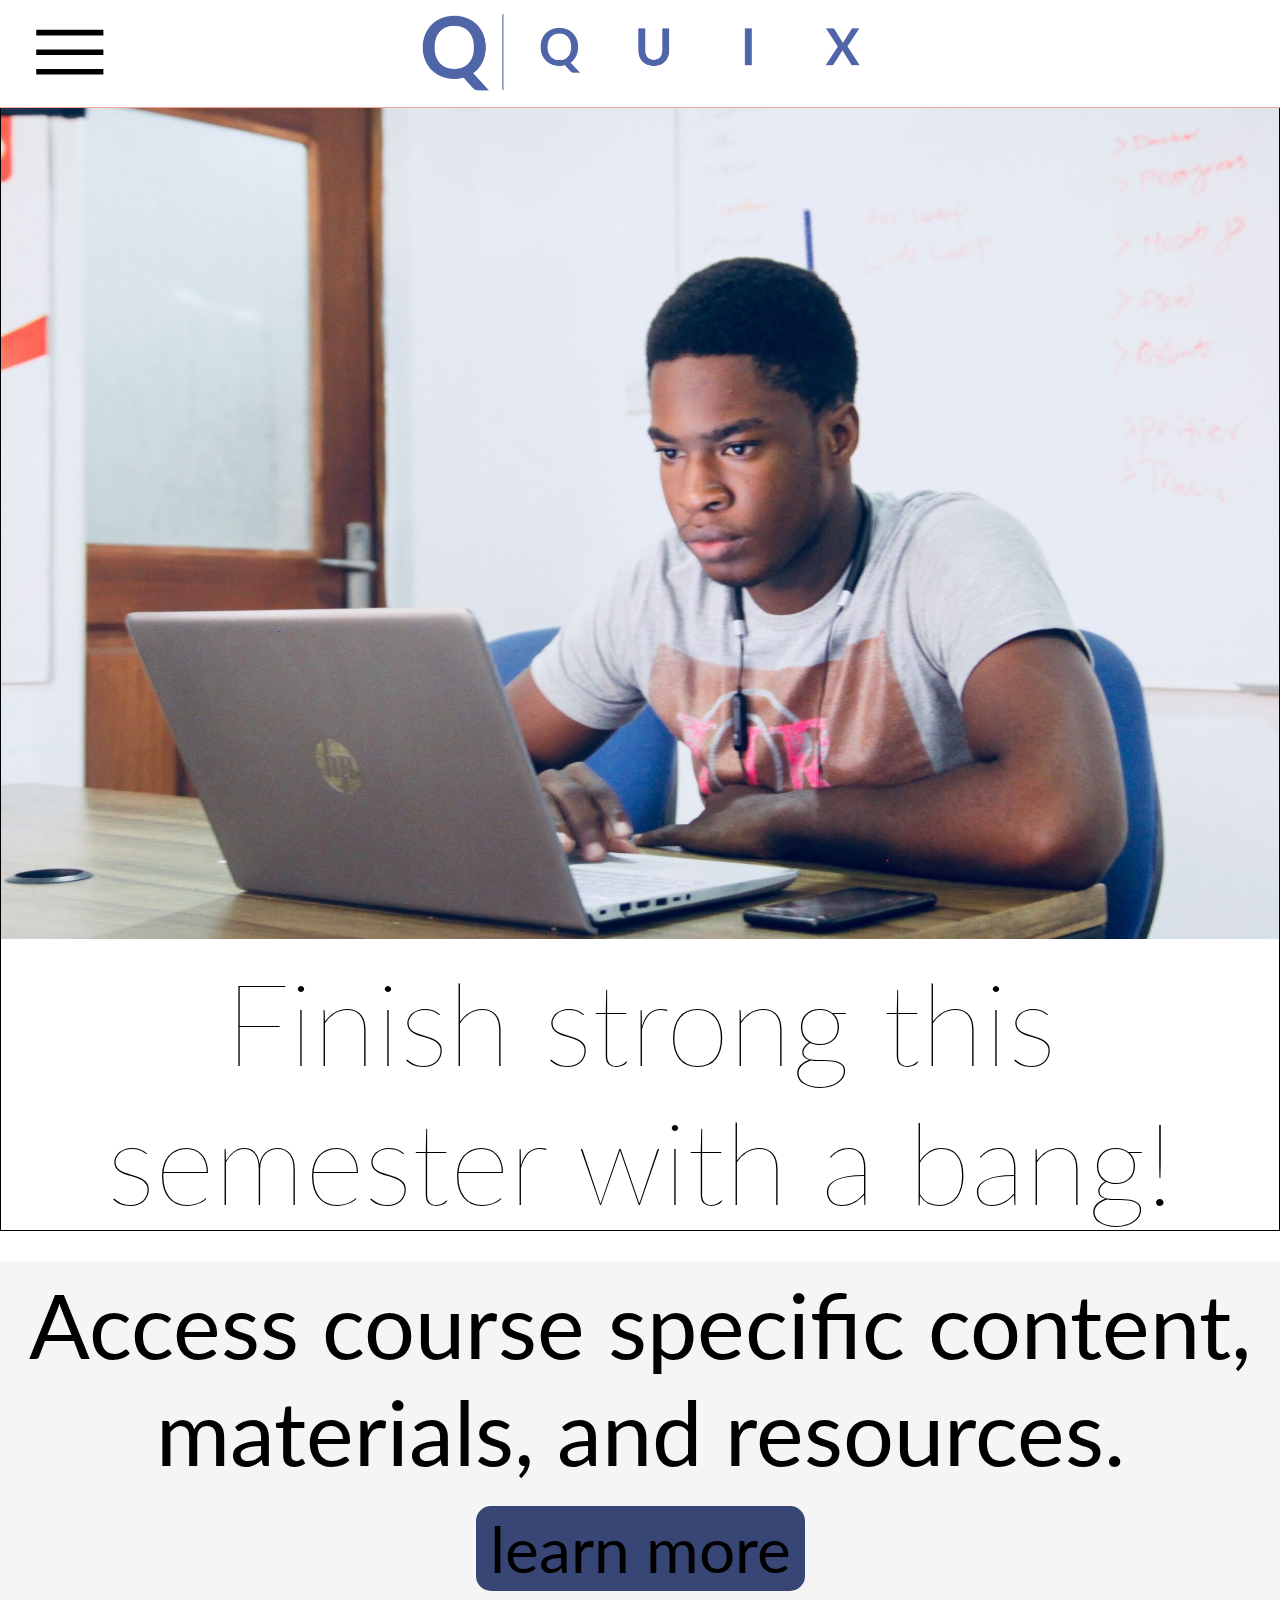
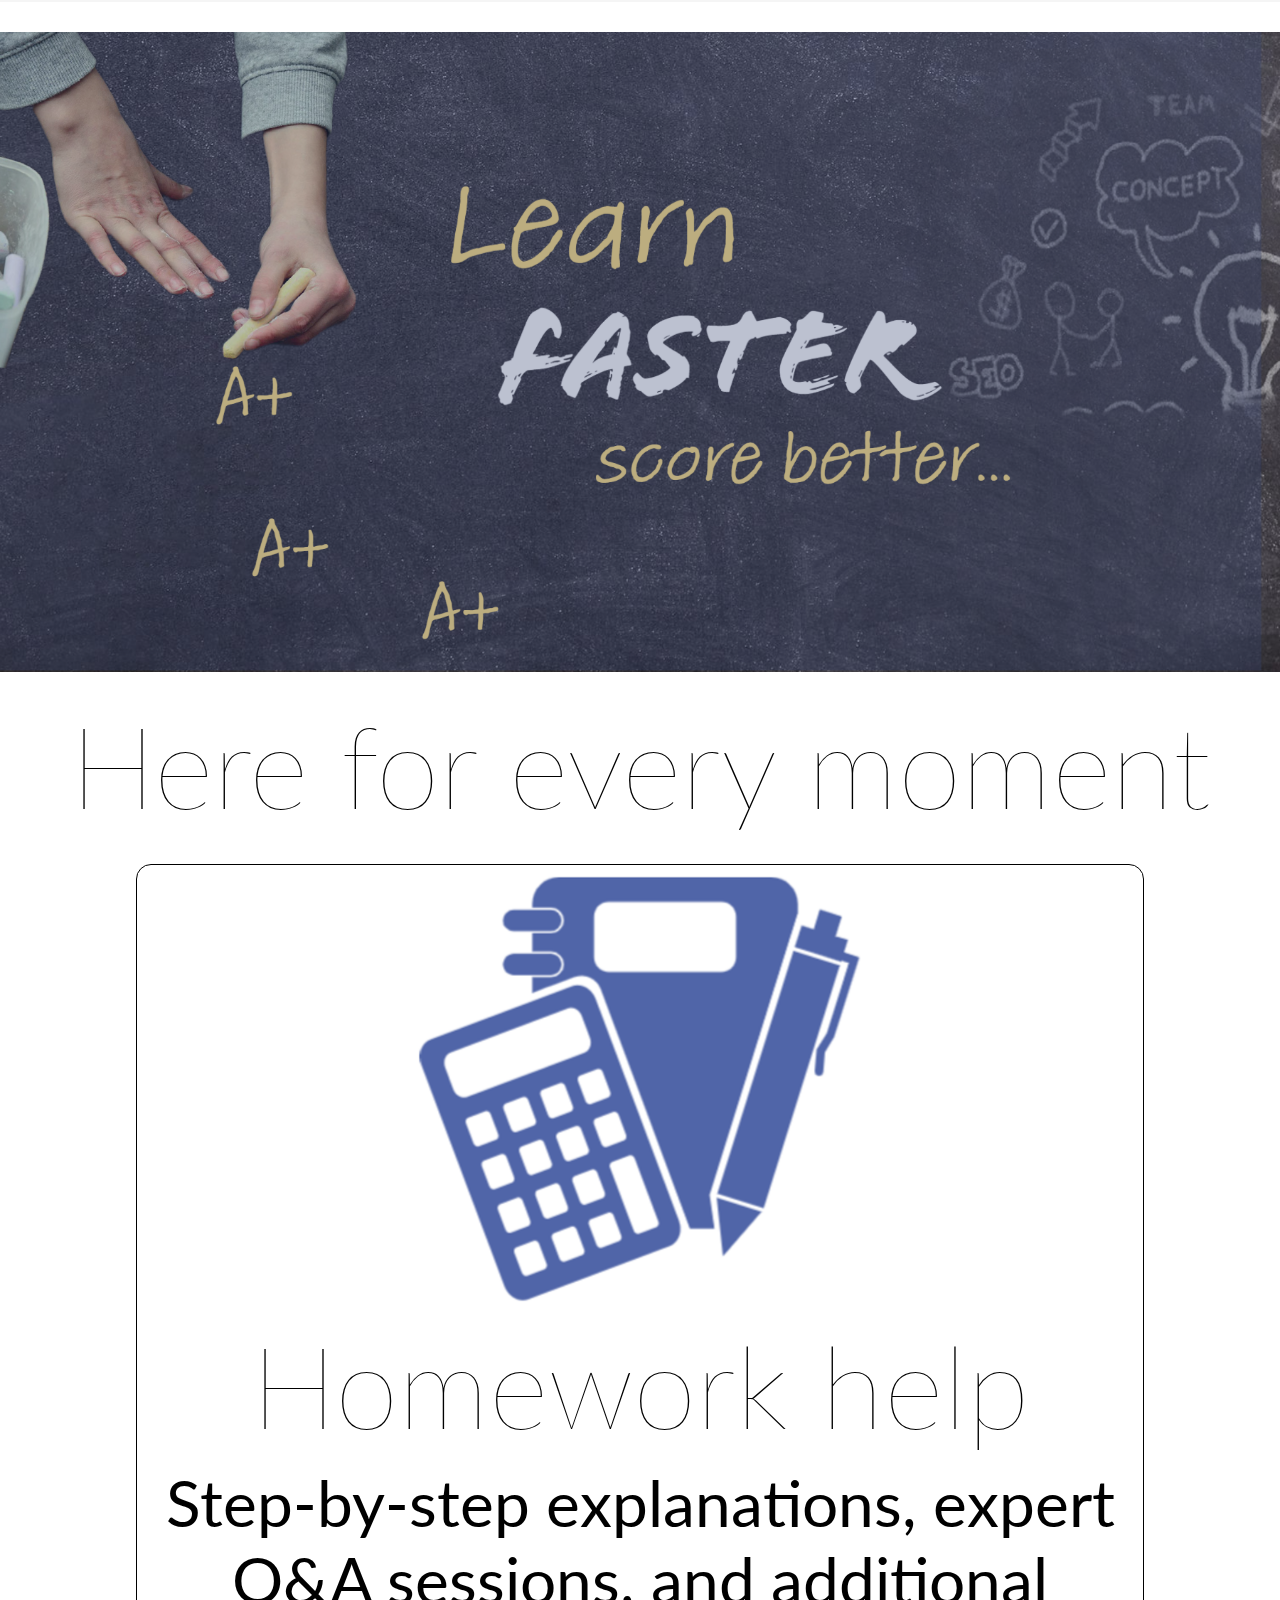
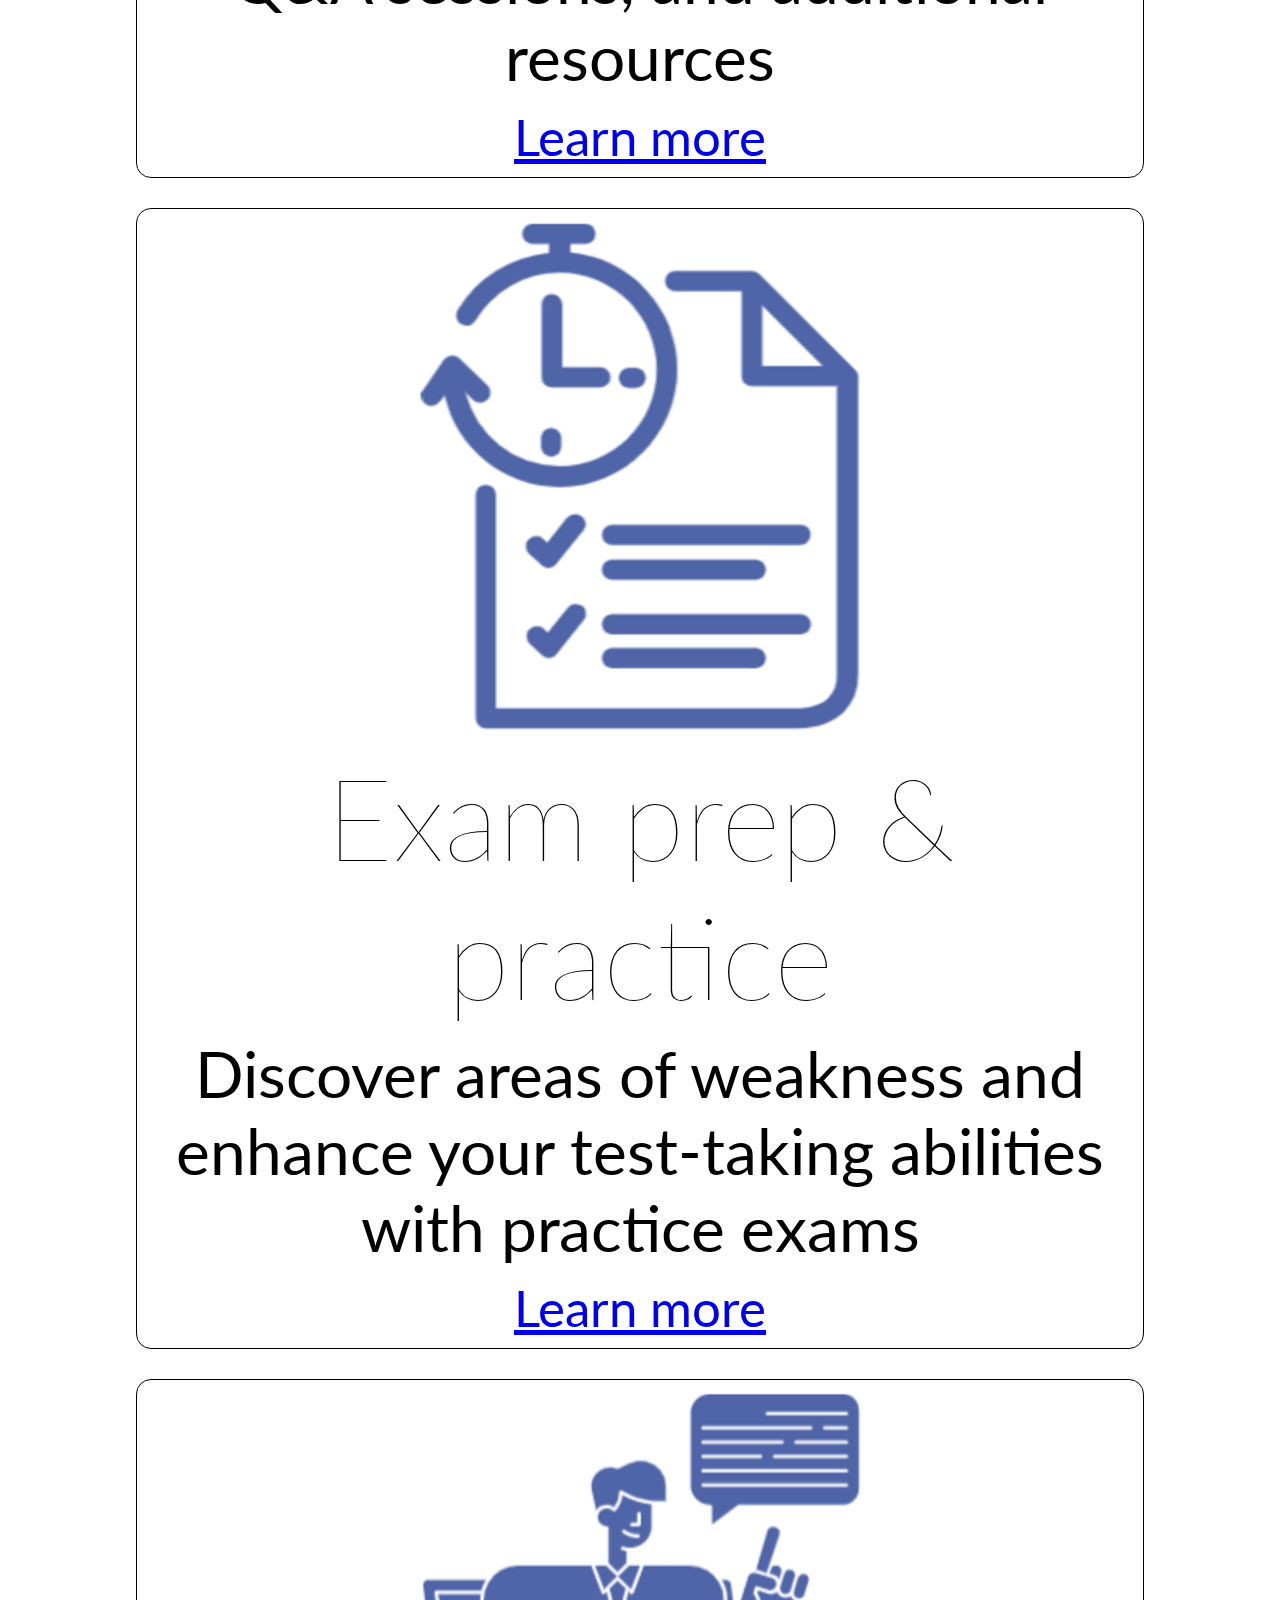
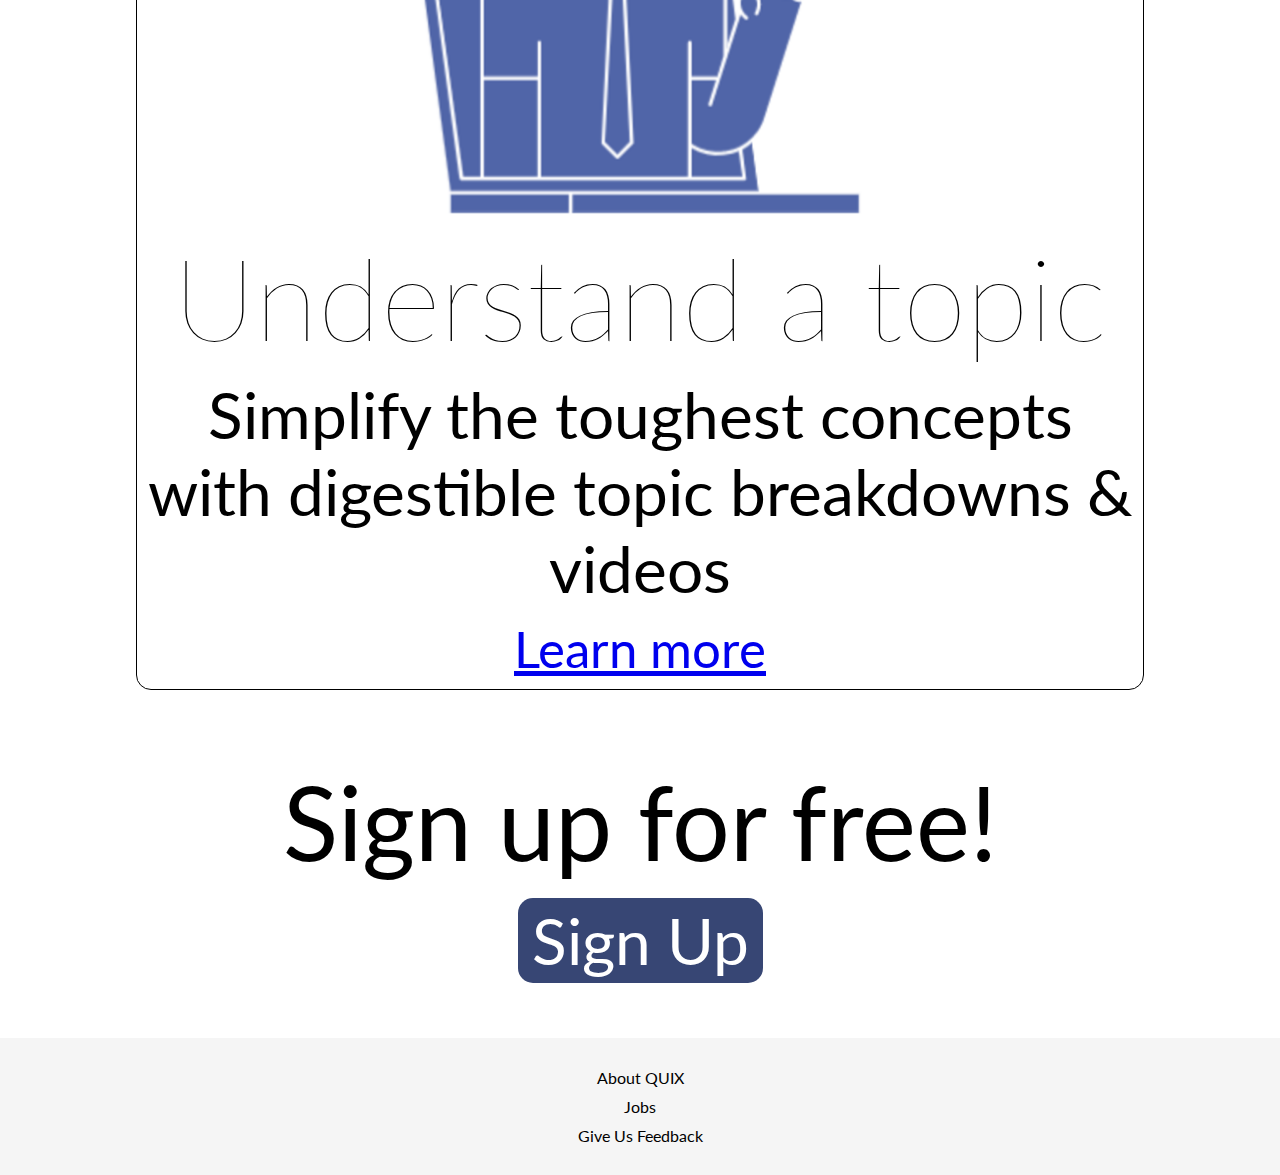
==== new/index.html @ b7a73fe2 "Add files via upload" ====
<!DOCTYPE html>
<html lang="en">
<head>
    <meta charset="UTF-8">
    <meta http-equiv="X-UA-Compatible" content="IE=edge">
    <meta name="viewport" content="width=device-width, initial-scale=1.0">
    <title>Home</title>
    <!-- <link rel="stylesheet" href="index.css"> -->
    <link rel="stylesheet" href="https://fonts.googleapis.com/css2?family=Material+Symbols+Outlined:opsz,wght,FILL,GRAD@48,400,0,0" />
    <link rel="preconnect" href="https://fonts.googleapis.com">
    <link rel="preconnect" href="https://fonts.gstatic.com" crossorigin>
    <link href="https://fonts.googleapis.com/css2?family=Lato&display=swap" rel="stylesheet">
    <!-- <script src="index.js"></script> -->
    <style>
        * {
    margin: 0;
    padding: 0;
    box-sizing: border-box;
    font-family: lato;
}

.container {
    width: 100%;
    position: relative;
}

.header {
    display: flex;
    align-items: center;
    justify-content: center;
    position: fixed;
    top: 0;
    left: 0;
    right: 0;
    z-index: 12;
    padding: 10px;
    border-bottom: 1px solid #F4A79F;
    width: 100%;
    height: 12%;
    background: white;
}

.menu-icon-container {
    background: transparent;
    border: none;
    position: absolute;
    left: 25px;
}

span.menu {
    font-size: 7vw;
}

.logo-container {
    width: 35%;
    height: auto;
}

.logo-container img {
    width: 100%;
    height: 100%;
}

.hide-section-container {
    width: 100%;
    height: 726px;
    display: none;
}

.hide-section {
    display: flex;
    align-items: center;
    justify-content: center;
    position: absolute;
    top: 0;
    padding: 10px;
    border-bottom: 1px solid #F4A79F;
    width: 100%;
    height: 12%;
}

.close-icon-container {
    background: transparent;
    border: none;
    position: absolute;
    left: 25px;
}

span.close {
    font-size: 7vw;
}

.hide-section-image-container {
    width: 35%;
    height: auto;
}

.hide-section-image-container img {
    width: 100%;
    height: 100%;
}

.close-links {
    position: absolute;
    top: 100px;
    padding: 10px;
    width: 100%;
}

.hide-section-links {
    display: flex;
    justify-content: space-between;
    margin-bottom: 10px;
    position: relative;
}

#courseActionButton {
    background: none;
    border: none;
}

#courseActionButtonDown {
    position: absolute;
    right: 0;
    background: transparent;
    border: none;
    display: none;
}

#course-vid1 {
    display: none;
}

#course-vid2 {
    display: none;
}

/*MAIN SECTION STARTS HERE!!!*/

.main {
    position: absolute;
    top: 87px;
}

.info-sec-1 {
    border: 1px solid black;
}

.info-sec-1 img {
    width: 100%;
}

.info-sec-1 h3 {
    text-align: center;
    font-weight: lighter;
    font-size: 9vw;
    margin-top: 10px;
}

.info-sec-2 {
    padding: 10px;
    text-align: center;
    font-size: 7vw;
    background: #F5F5F5;
    margin-top: 30px;
}

.info-sec-2 a {
    font-size: 5vw;
    display: inline-block;
    padding: 4px 14px;
    background: #374674;
    border-radius: 15px;
    margin-top: 10px;
}

.banner img {
    width: 100%;
    margin-top: 30px;
}

.info-sec-3 {
    text-align: center;
    padding: 10px;
}

.info-sec-3 h4 {
    font-size: 9vw;
    font-weight: lighter;
    margin-top: 10px;
    margin-bottom: 10px;
}

.info-sec-3 p {
    font-size: 5vw;
    margin-top: 10px;
    margin-bottom: 10px;
}

.info-sec-3 a {
    font-size: 4vw;
    margin-top: 10px;
    margin-bottom: 10px;
}

.homework-help {
    border: 1px solid black;
    border-radius: 15px;
    width: 80%;
    margin: 30px auto;
    padding: 10px;
}

.homework-help img {
    width: 45%;
}

.exam-prep-and-practice {
    border: 1px solid black;
    border-radius: 15px;
    width: 80%;
    margin: 30px auto;
    padding: 10px;
}

.exam-prep-and-practice img {
    width: 45%;
}

.understand-a-topic {
    border: 1px solid black;
    border-radius: 15px;
    width: 80%;
    margin: 30px auto;
    padding: 10px;
}

.understand-a-topic img {
    width: 45%;
}

.info-sec-4 {
    text-align: center;
    margin-top: 30px;
}

.info-sec-4 p {
    font-size: 8vw;
}

.info-sec-4 a {
    display: inline-block;
    margin-top: 15px;
    margin-bottom: 15px;
    text-decoration: none;
    color: white;
    padding: 4px 14px;
    background: #374674;
    border-radius: 15px;
    font-size: 5vw;
}

.footer {
    margin-top: 40px;
    padding: 20px;
    background: #F5F5F5;
}

.footer a {
    display: block;
    text-align: center;
    margin-top: 10px;
    margin-bottom: 10px;
}
    </style>
    <script>
        function appear() {
    document.getElementById('disappear').style.display = 'block';
    document.getElementById('remove').style.display = 'none';
    document.getElementById('content').style.display = 'none';
}

function disappear() {
    document.getElementById('disappear').style.display = 'none';
    document.getElementById('remove').style.display = 'flex';
    document.getElementById('content').style.display = 'block';
}

function courseAction() {
    document.getElementById('courseActionButton').style.display = 'none'
    document.getElementById('courseActionButtonDown').style.display = 'flex';
    document.getElementById('course-vid1').style.display = 'flex';
    document.getElementById('course-vid2').style.display = 'flex';
}

function courseActionClose() {
    document.getElementById('courseActionButtonDown').style.display ='none';
    document.getElementById('courseActionButton').style.display = 'flex';
    document.getElementById('course-vid1').style.display = 'none';
    document.getElementById('course-vid2').style.display = 'none';
}

function down() {
    document.getElementById('pre_f_s_b_more').style.display = 'none';
    document.getElementById('c_f_i').style.display = 'block';
    document.getElementById('pref_s_b_less').style.display = 'flex';
}

function up() {
    document.getElementById('pre_f_s_b_more').style.display = 'flex';
    document.getElementById('c_f_i').style.display = 'none';
    document.getElementById('pref_s_b_less').style.display = 'none';
}

function downOne() {
    document.getElementById('d1-buttonOne').style.display = 'none';
    document.getElementById('c_s_i').style.display = 'block';
    document.getElementById('pref-f-s-b-lessTwo').style.display = 'flex';
}

function upOne() {
    document.getElementById('d1-buttonOne').style.display = 'flex';
    document.getElementById('c_s_i').style.display = 'none';
    document.getElementById('pref-f-s-b-lessTwo').style.display = 'none';
}

    </script>
</head>
<body>
    <div class="container">
        <header id="remove" class="header">
            <button onclick="appear()" class="menu-icon-container">
                <span class="material-symbols-outlined menu">
                    menu
                </span>
            </button>
            <div class="logo-container">
                <img src="new-images/quix-logos_transparent(1).png">
            </div>
        </header>
        <div id="disappear" class="hide-section-container">
            <div class="hide-section">
                <button id="disappear-button" onclick="disappear()" class="close-icon-container">
                    <span class="material-symbols-outlined close">
                        close
                    </span>
                </button>
                <div class="hide-section-image-container">
                    <img src="new-images/quix-logos_transparent(1).png">
                </div>
                <div class="close-links">
                    <div class="hide-section-links">
                        <p>Resources</p>
                        <a href="resources.html">
                            <span class="material-symbols-outlined">
                                chevron_right
                            </span>
                        </a>
                    </div>
                    <div class="hide-section-links">
                        <p>Courses</p>
                        <button id="courseActionButton" onclick="courseAction()">
                            <span class="material-symbols-outlined">
                                chevron_right
                            </span>
                        </button>
                        <button id="courseActionButtonDown" onclick="courseActionClose()">
                            <span class="material-symbols-outlined">
                                expand_more
                            </span>
                        </button>
                    </div>
                    <div id="course-vid1" class="hide-section-links course">
                        <p style="padding-left: 20px;">Accounting</p>
                        <a href="#">
                            <span class="material-symbols-outlined">
                                chevron_right
                            </span>
                        </a>
                    </div>
                    <div id="course-vid2" class="hide-section-links course">
                        <p style="padding-left: 20px;">Statistics</p>
                        <a href="#">
                            <span class="material-symbols-outlined">
                                chevron_right
                            </span>
                        </a>
                    </div>
                    <div class="hide-section-links">
                        <p>FAQs</p>
                        <a href="#">
                            <span class="material-symbols-outlined">
                                chevron_right
                            </span>
                        </a>
                    </div>
                </div>
            </div>
        </div>
        <main id="content" class="main">
            <div class="info-sec-1">
                <img src="new-images/desola-lanre-ologun-7d4LREDSPyQ-unsplash (2).jpg">
                <h3>Finish strong this semester with a bang!</h3>
            </div>
            <div class="info-sec-2">
                <p>Access course specific content, materials, and resources.</p>
                <a>learn more</a>
            </div>
            <div class="banner">
                <img src="new-images/learn-faster-banner.png">
            </div>
            <div class="info-sec-3">
                <h4>Here for every moment</h4>
                <div class="homework-help">
                    <img src="new-images/homework-help-4.png">
                    <h4>Homework help</h4>
                    <p>Step-by-step explanations, expert Q&A sessions, and additional resources</p>
                    <a href="#">Learn more</a>
                </div>
                <div class="exam-prep-and-practice">
                    <img src="new-images/exam-prep-and-practice.png">
                    <h4>Exam prep & practice</h4>
                    <p>Discover areas of weakness and enhance your test-taking abilities with practice exams</p>
                    <a href="#">Learn more</a>
                </div>
                <div class="understand-a-topic">
                    <img src="new-images/understand-a-topic.png">
                    <h4>Understand a topic</h4>
                    <p>Simplify the toughest concepts with digestible topic breakdowns & videos</p>
                    <a href="#">Learn more</a>
                </div>
            </div>
            <div class="info-sec-4">
                <p>Sign up for free!</p>
                <a>Sign Up</a>
            </div>
            <div class="footer">
                <a>About QUIX</a>
                <a>Jobs</a>
                <a>Give Us Feedback</a>
                <!-- <a>Customer Service</a> -->
            </div>
        </main>
    </div>
</body>
</html>
---- new/index.css ----
* {
    margin: 0;
    padding: 0;
    box-sizing: border-box;
    font-family: lato;
}

.container {
    width: 100%;
    position: relative;
}

.header {
    display: flex;
    align-items: center;
    justify-content: center;
    position: fixed;
    top: 0;
    left: 0;
    right: 0;
    z-index: 12;
    padding: 10px;
    border-bottom: 1px solid #F4A79F;
    width: 100%;
    height: 12%;
    background: white;
}

.menu-icon-container {
    background: transparent;
    border: none;
    position: absolute;
    left: 25px;
}

span.menu {
    font-size: 7vw;
}

.logo-container {
    width: 35%;
    height: auto;
}

.logo-container img {
    width: 100%;
    height: 100%;
}

.hide-section-container {
    width: 100%;
    height: 726px;
    display: none;
}

.hide-section {
    display: flex;
    align-items: center;
    justify-content: center;
    position: absolute;
    top: 0;
    padding: 10px;
    border-bottom: 1px solid #F4A79F;
    width: 100%;
    height: 12%;
}

.close-icon-container {
    background: transparent;
    border: none;
    position: absolute;
    left: 25px;
}

span.close {
    font-size: 7vw;
}

.hide-section-image-container {
    width: 35%;
    height: auto;
}

.hide-section-image-container img {
    width: 100%;
    height: 100%;
}

.close-links {
    position: absolute;
    top: 100px;
    padding: 10px;
    width: 100%;
}

.hide-section-links {
    display: flex;
    justify-content: space-between;
    margin-bottom: 10px;
    position: relative;
}

#courseActionButton {
    background: none;
    border: none;
}

#courseActionButtonDown {
    position: absolute;
    right: 0;
    background: transparent;
    border: none;
    display: none;
}

#course-vid1 {
    display: none;
}

#course-vid2 {
    display: none;
}

/*MAIN SECTION STARTS HERE!!!*/

.main {
    position: absolute;
    top: 87px;
}

.info-sec-1 {
    border: 1px solid black;
}

.info-sec-1 img {
    width: 100%;
}

.info-sec-1 h3 {
    text-align: center;
    font-weight: lighter;
    font-size: 9vw;
    margin-top: 10px;
}

.info-sec-2 {
    padding: 10px;
    text-align: center;
    font-size: 7vw;
    background: #F5F5F5;
    margin-top: 30px;
}

.info-sec-2 a {
    font-size: 5vw;
    display: inline-block;
    padding: 4px 14px;
    background: #374674;
    border-radius: 15px;
    margin-top: 10px;
}

.banner img {
    width: 100%;
    margin-top: 30px;
}

.info-sec-3 {
    text-align: center;
    padding: 10px;
}

.info-sec-3 h4 {
    font-size: 9vw;
    font-weight: lighter;
    margin-top: 10px;
    margin-bottom: 10px;
}

.info-sec-3 p {
    font-size: 5vw;
    margin-top: 10px;
    margin-bottom: 10px;
}

.info-sec-3 a {
    font-size: 4vw;
    margin-top: 10px;
    margin-bottom: 10px;
}

.homework-help {
    border: 1px solid black;
    border-radius: 15px;
    width: 80%;
    margin: 30px auto;
    padding: 10px;
}

.homework-help img {
    width: 45%;
}

.exam-prep-and-practice {
    border: 1px solid black;
    border-radius: 15px;
    width: 80%;
    margin: 30px auto;
    padding: 10px;
}

.exam-prep-and-practice img {
    width: 45%;
}

.understand-a-topic {
    border: 1px solid black;
    border-radius: 15px;
    width: 80%;
    margin: 30px auto;
    padding: 10px;
}

.understand-a-topic img {
    width: 45%;
}

.info-sec-4 {
    text-align: center;
    margin-top: 30px;
}

.info-sec-4 p {
    font-size: 8vw;
}

.info-sec-4 a {
    display: inline-block;
    margin-top: 15px;
    margin-bottom: 15px;
    text-decoration: none;
    color: white;
    padding: 4px 14px;
    background: #374674;
    border-radius: 15px;
    font-size: 5vw;
}

.footer {
    margin-top: 40px;
    padding: 20px;
    background: #F5F5F5;
}

.footer a {
    display: block;
    text-align: center;
    margin-top: 10px;
    margin-bottom: 10px;
}
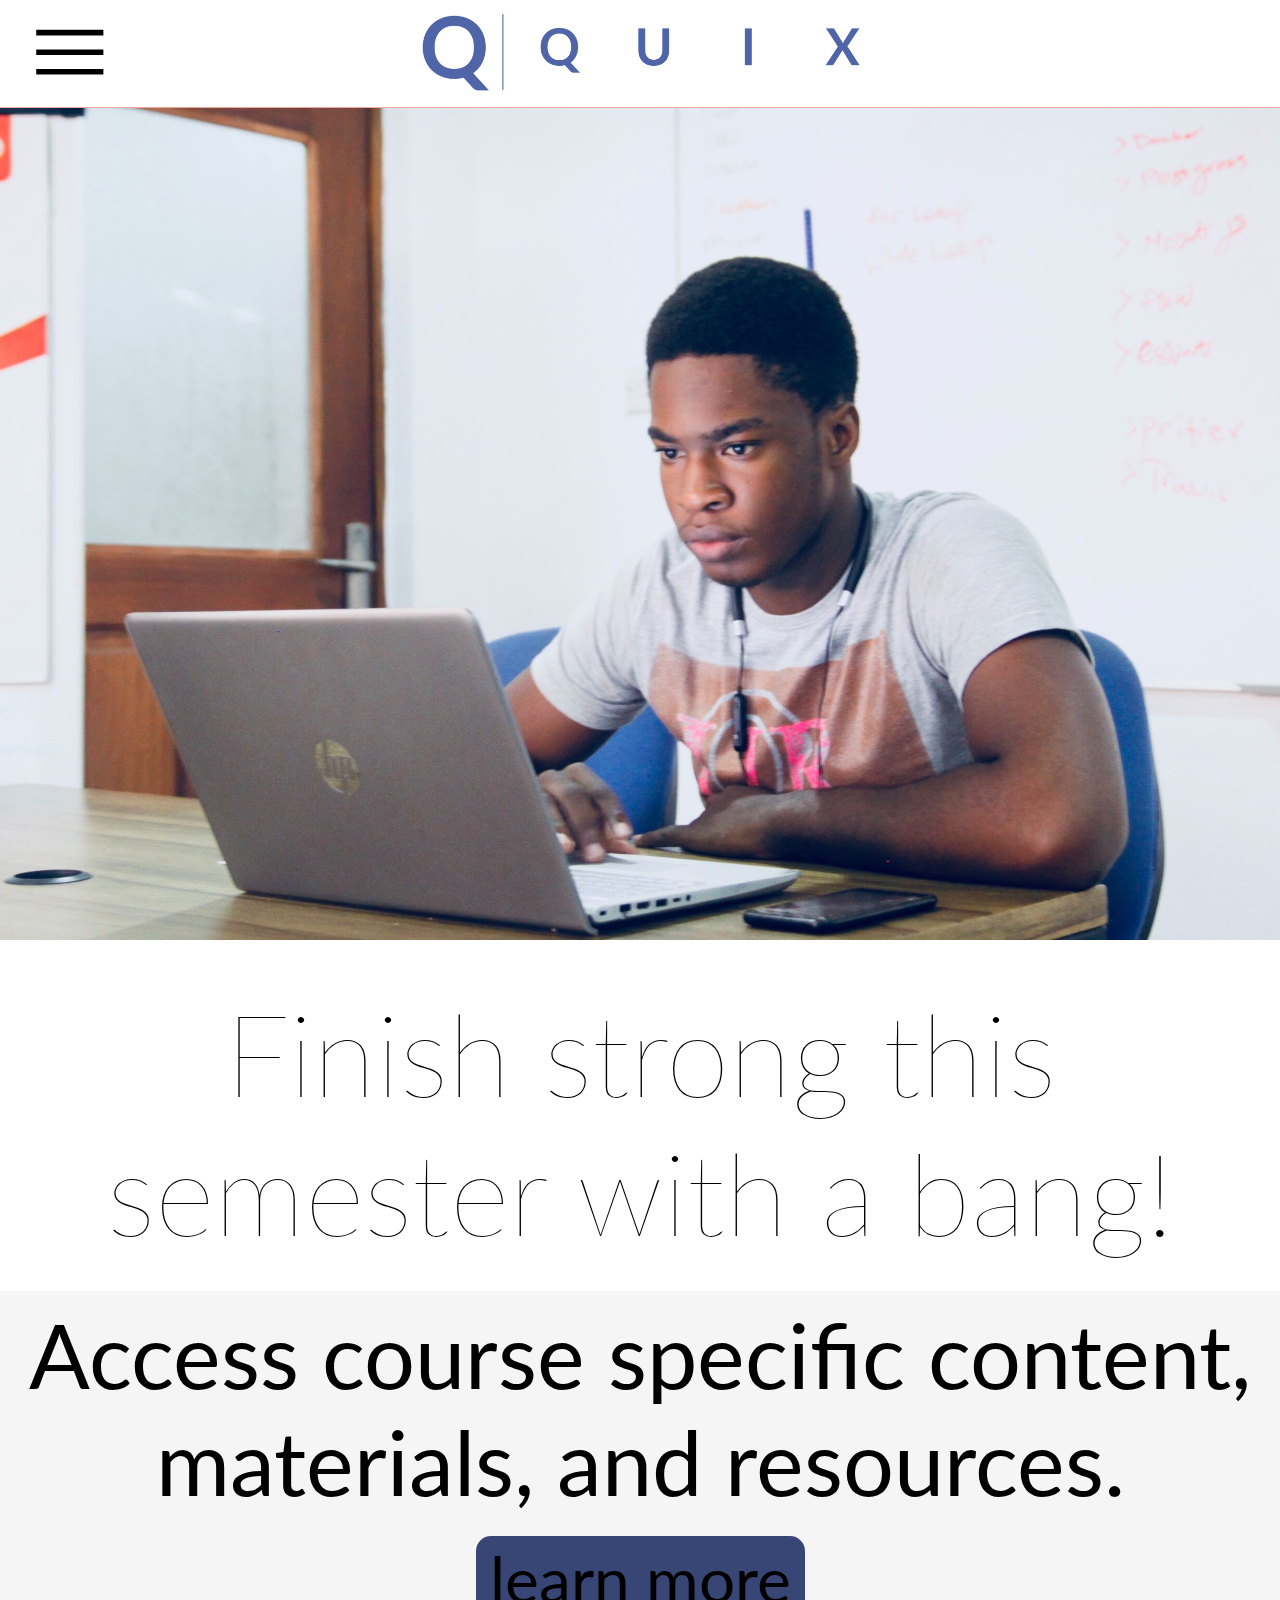
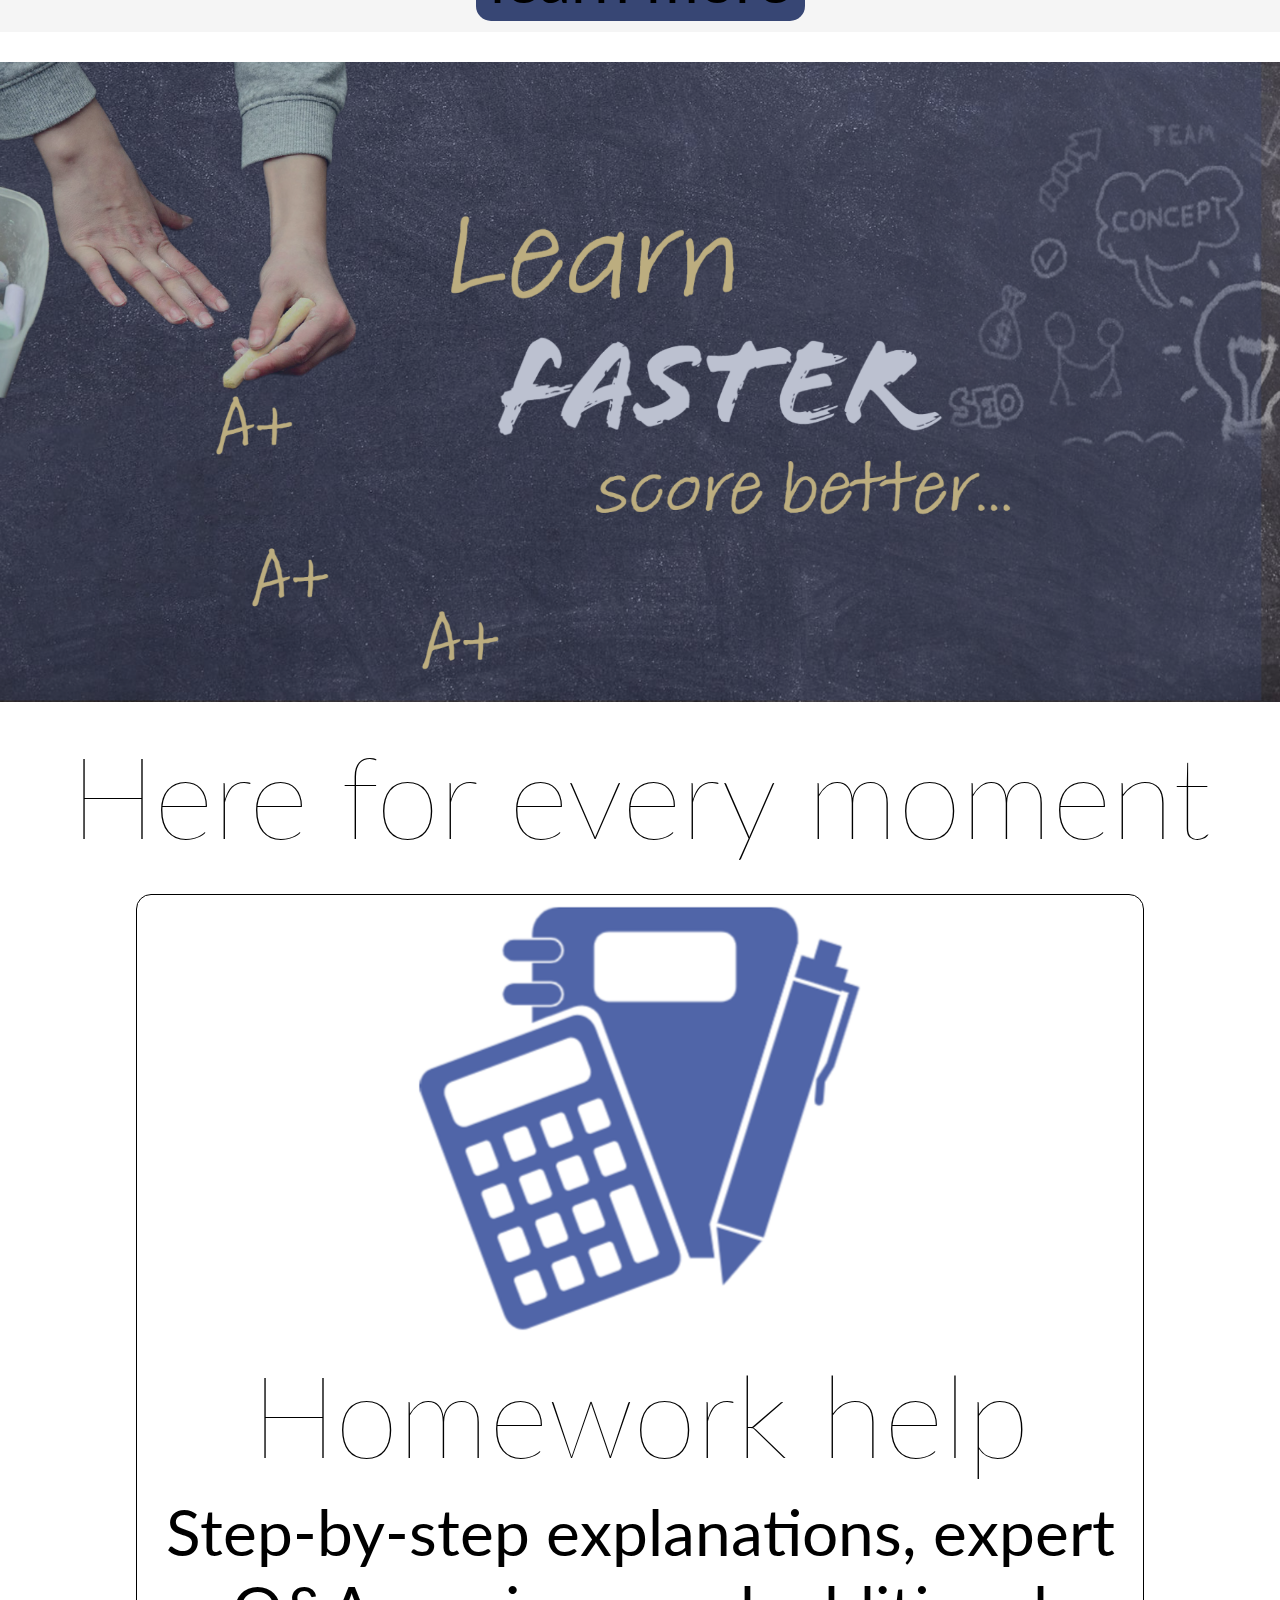
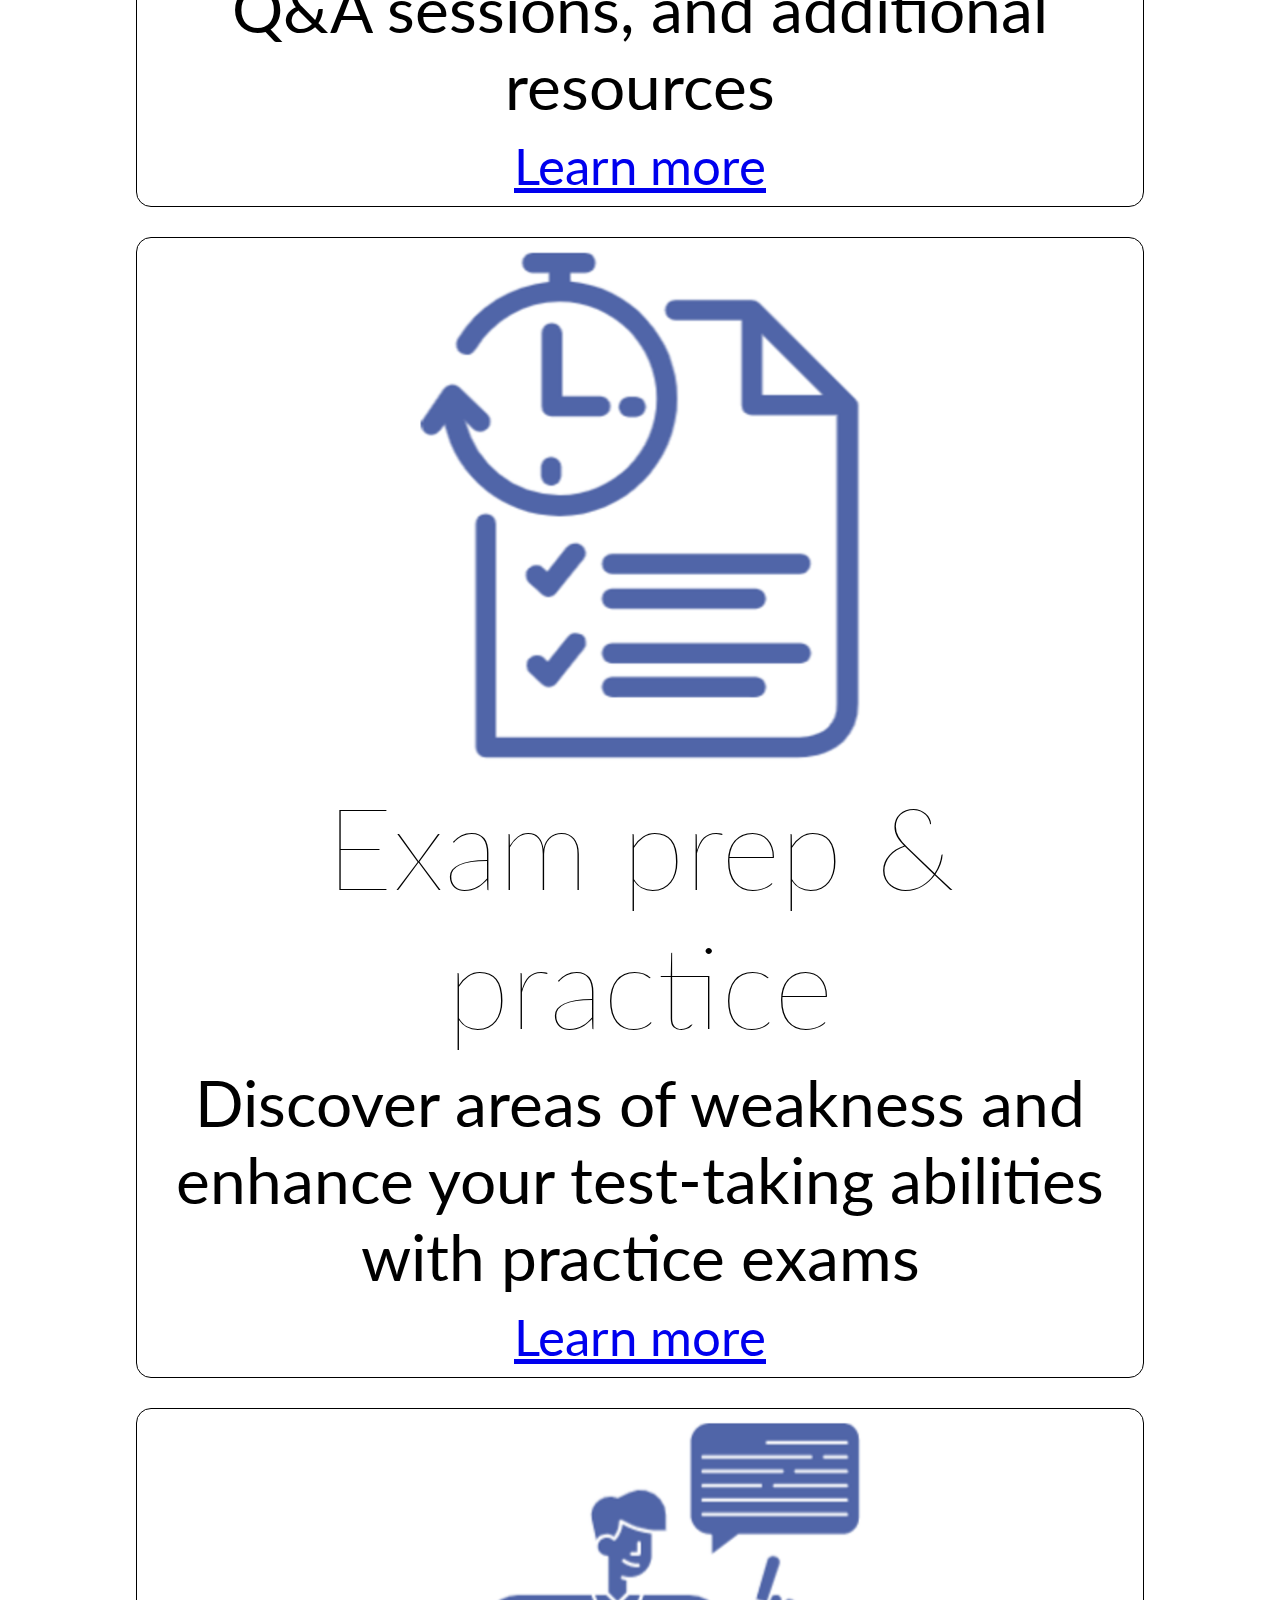
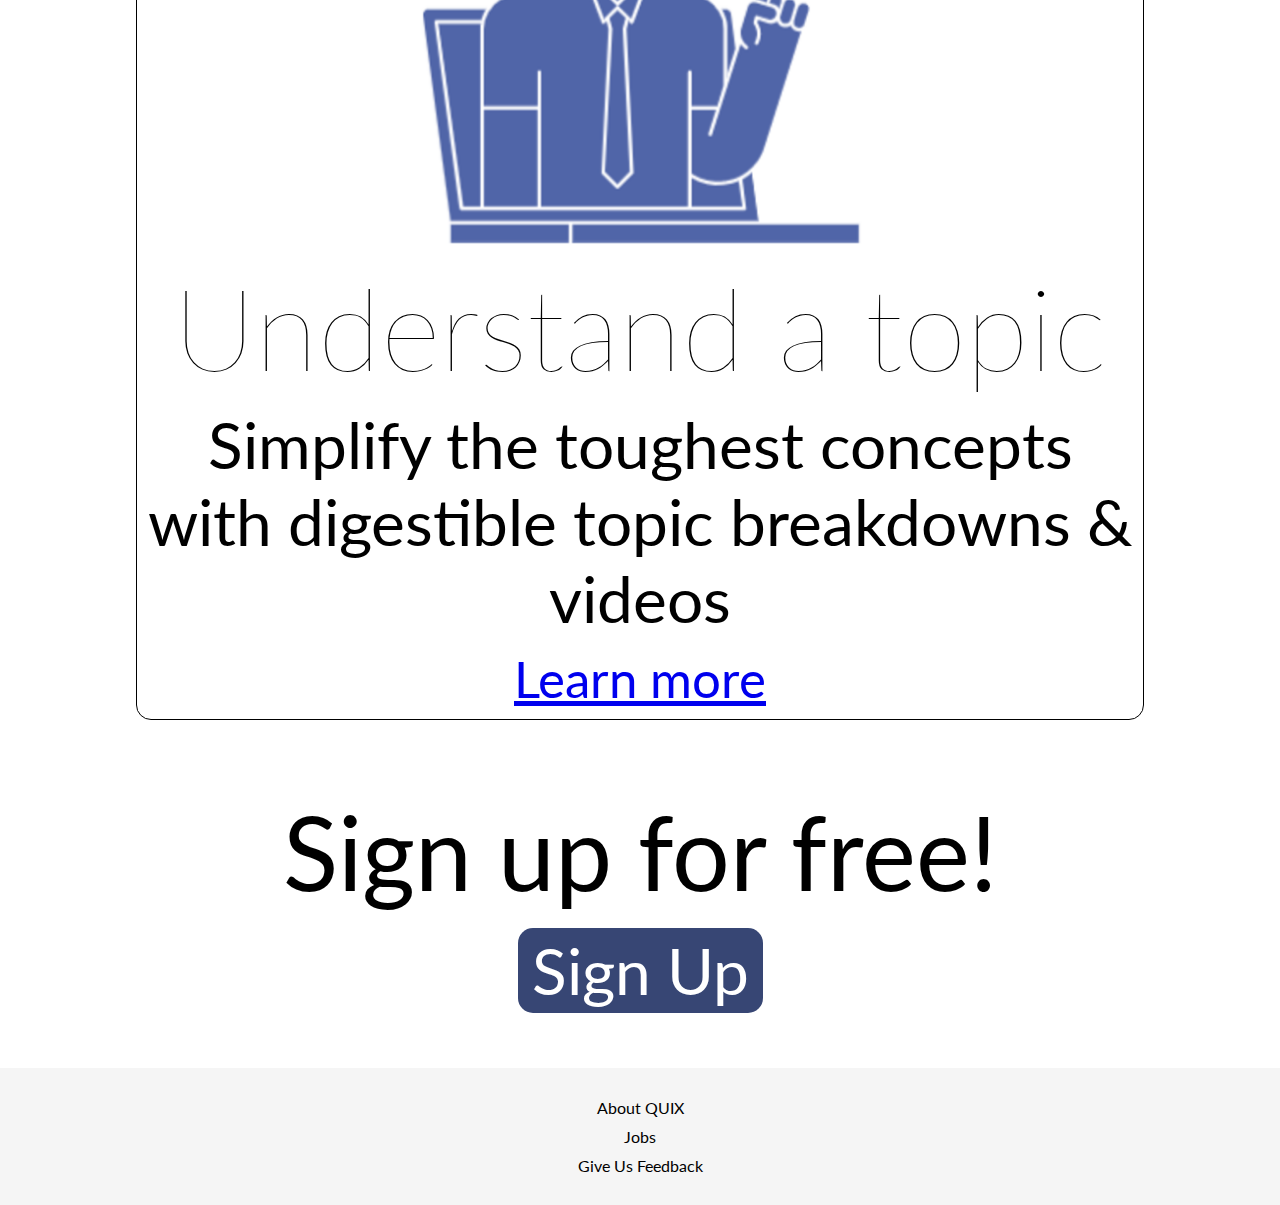
==== commit 8fef1c26: "Add files via upload" ====
--- a/new/index.html
+++ b/new/index.html
@@ -5,326 +5,12 @@
     <meta http-equiv="X-UA-Compatible" content="IE=edge">
     <meta name="viewport" content="width=device-width, initial-scale=1.0">
     <title>Home</title>
-    <!-- <link rel="stylesheet" href="index.css"> -->
+    <link rel="stylesheet" href="index.css">
     <link rel="stylesheet" href="https://fonts.googleapis.com/css2?family=Material+Symbols+Outlined:opsz,wght,FILL,GRAD@48,400,0,0" />
     <link rel="preconnect" href="https://fonts.googleapis.com">
     <link rel="preconnect" href="https://fonts.gstatic.com" crossorigin>
     <link href="https://fonts.googleapis.com/css2?family=Lato&display=swap" rel="stylesheet">
-    <!-- <script src="index.js"></script> -->
-    <style>
-        * {
-    margin: 0;
-    padding: 0;
-    box-sizing: border-box;
-    font-family: lato;
-}
-
-.container {
-    width: 100%;
-    position: relative;
-}
-
-.header {
-    display: flex;
-    align-items: center;
-    justify-content: center;
-    position: fixed;
-    top: 0;
-    left: 0;
-    right: 0;
-    z-index: 12;
-    padding: 10px;
-    border-bottom: 1px solid #F4A79F;
-    width: 100%;
-    height: 12%;
-    background: white;
-}
-
-.menu-icon-container {
-    background: transparent;
-    border: none;
-    position: absolute;
-    left: 25px;
-}
-
-span.menu {
-    font-size: 7vw;
-}
-
-.logo-container {
-    width: 35%;
-    height: auto;
-}
-
-.logo-container img {
-    width: 100%;
-    height: 100%;
-}
-
-.hide-section-container {
-    width: 100%;
-    height: 726px;
-    display: none;
-}
-
-.hide-section {
-    display: flex;
-    align-items: center;
-    justify-content: center;
-    position: absolute;
-    top: 0;
-    padding: 10px;
-    border-bottom: 1px solid #F4A79F;
-    width: 100%;
-    height: 12%;
-}
-
-.close-icon-container {
-    background: transparent;
-    border: none;
-    position: absolute;
-    left: 25px;
-}
-
-span.close {
-    font-size: 7vw;
-}
-
-.hide-section-image-container {
-    width: 35%;
-    height: auto;
-}
-
-.hide-section-image-container img {
-    width: 100%;
-    height: 100%;
-}
-
-.close-links {
-    position: absolute;
-    top: 100px;
-    padding: 10px;
-    width: 100%;
-}
-
-.hide-section-links {
-    display: flex;
-    justify-content: space-between;
-    margin-bottom: 10px;
-    position: relative;
-}
-
-#courseActionButton {
-    background: none;
-    border: none;
-}
-
-#courseActionButtonDown {
-    position: absolute;
-    right: 0;
-    background: transparent;
-    border: none;
-    display: none;
-}
-
-#course-vid1 {
-    display: none;
-}
-
-#course-vid2 {
-    display: none;
-}
-
-/*MAIN SECTION STARTS HERE!!!*/
-
-.main {
-    position: absolute;
-    top: 87px;
-}
-
-.info-sec-1 {
-    border: 1px solid black;
-}
-
-.info-sec-1 img {
-    width: 100%;
-}
-
-.info-sec-1 h3 {
-    text-align: center;
-    font-weight: lighter;
-    font-size: 9vw;
-    margin-top: 10px;
-}
-
-.info-sec-2 {
-    padding: 10px;
-    text-align: center;
-    font-size: 7vw;
-    background: #F5F5F5;
-    margin-top: 30px;
-}
-
-.info-sec-2 a {
-    font-size: 5vw;
-    display: inline-block;
-    padding: 4px 14px;
-    background: #374674;
-    border-radius: 15px;
-    margin-top: 10px;
-}
-
-.banner img {
-    width: 100%;
-    margin-top: 30px;
-}
-
-.info-sec-3 {
-    text-align: center;
-    padding: 10px;
-}
-
-.info-sec-3 h4 {
-    font-size: 9vw;
-    font-weight: lighter;
-    margin-top: 10px;
-    margin-bottom: 10px;
-}
-
-.info-sec-3 p {
-    font-size: 5vw;
-    margin-top: 10px;
-    margin-bottom: 10px;
-}
-
-.info-sec-3 a {
-    font-size: 4vw;
-    margin-top: 10px;
-    margin-bottom: 10px;
-}
-
-.homework-help {
-    border: 1px solid black;
-    border-radius: 15px;
-    width: 80%;
-    margin: 30px auto;
-    padding: 10px;
-}
-
-.homework-help img {
-    width: 45%;
-}
-
-.exam-prep-and-practice {
-    border: 1px solid black;
-    border-radius: 15px;
-    width: 80%;
-    margin: 30px auto;
-    padding: 10px;
-}
-
-.exam-prep-and-practice img {
-    width: 45%;
-}
-
-.understand-a-topic {
-    border: 1px solid black;
-    border-radius: 15px;
-    width: 80%;
-    margin: 30px auto;
-    padding: 10px;
-}
-
-.understand-a-topic img {
-    width: 45%;
-}
-
-.info-sec-4 {
-    text-align: center;
-    margin-top: 30px;
-}
-
-.info-sec-4 p {
-    font-size: 8vw;
-}
-
-.info-sec-4 a {
-    display: inline-block;
-    margin-top: 15px;
-    margin-bottom: 15px;
-    text-decoration: none;
-    color: white;
-    padding: 4px 14px;
-    background: #374674;
-    border-radius: 15px;
-    font-size: 5vw;
-}
-
-.footer {
-    margin-top: 40px;
-    padding: 20px;
-    background: #F5F5F5;
-}
-
-.footer a {
-    display: block;
-    text-align: center;
-    margin-top: 10px;
-    margin-bottom: 10px;
-}
-    </style>
-    <script>
-        function appear() {
-    document.getElementById('disappear').style.display = 'block';
-    document.getElementById('remove').style.display = 'none';
-    document.getElementById('content').style.display = 'none';
-}
-
-function disappear() {
-    document.getElementById('disappear').style.display = 'none';
-    document.getElementById('remove').style.display = 'flex';
-    document.getElementById('content').style.display = 'block';
-}
-
-function courseAction() {
-    document.getElementById('courseActionButton').style.display = 'none'
-    document.getElementById('courseActionButtonDown').style.display = 'flex';
-    document.getElementById('course-vid1').style.display = 'flex';
-    document.getElementById('course-vid2').style.display = 'flex';
-}
-
-function courseActionClose() {
-    document.getElementById('courseActionButtonDown').style.display ='none';
-    document.getElementById('courseActionButton').style.display = 'flex';
-    document.getElementById('course-vid1').style.display = 'none';
-    document.getElementById('course-vid2').style.display = 'none';
-}
-
-function down() {
-    document.getElementById('pre_f_s_b_more').style.display = 'none';
-    document.getElementById('c_f_i').style.display = 'block';
-    document.getElementById('pref_s_b_less').style.display = 'flex';
-}
-
-function up() {
-    document.getElementById('pre_f_s_b_more').style.display = 'flex';
-    document.getElementById('c_f_i').style.display = 'none';
-    document.getElementById('pref_s_b_less').style.display = 'none';
-}
-
-function downOne() {
-    document.getElementById('d1-buttonOne').style.display = 'none';
-    document.getElementById('c_s_i').style.display = 'block';
-    document.getElementById('pref-f-s-b-lessTwo').style.display = 'flex';
-}
-
-function upOne() {
-    document.getElementById('d1-buttonOne').style.display = 'flex';
-    document.getElementById('c_s_i').style.display = 'none';
-    document.getElementById('pref-f-s-b-lessTwo').style.display = 'none';
-}
-
-    </script>
+    <script src="index.js"></script>
 </head>
 <body>
     <div class="container">
@@ -335,7 +21,9 @@
                 </span>
             </button>
             <div class="logo-container">
-                <img src="new-images/quix-logos_transparent(1).png">
+                <a href="index.html">
+                    <img src="new-images/quix-logos_transparent(1).png">
+                </a>
             </div>
         </header>
         <div id="disappear" class="hide-section-container">
@@ -346,11 +34,13 @@
                     </span>
                 </button>
                 <div class="hide-section-image-container">
-                    <img src="new-images/quix-logos_transparent(1).png">
+                    <a href="index.html">
+                        <img src="new-images/quix-logos_transparent(1).png">
+                    </a>
                 </div>
                 <div class="close-links">
                     <div class="hide-section-links">
-                        <p>Resources</p>
+                        <p><a id="resources-link" href="resources.html">Resources</a></p>
                         <a href="resources.html">
                             <span class="material-symbols-outlined">
                                 chevron_right
@@ -358,7 +48,12 @@
                         </a>
                     </div>
                     <div class="hide-section-links">
-                        <p>Courses</p>
+                        <button id="courseActionButton-main" onclick="courseAction()">
+                            Courses
+                        </button>
+                        <button id="courseActionButton2-main" onclick="courseActionClose()">
+                            Courses
+                        </button>
                         <button id="courseActionButton" onclick="courseAction()">
                             <span class="material-symbols-outlined">
                                 chevron_right
@@ -371,17 +66,17 @@
                         </button>
                     </div>
                     <div id="course-vid1" class="hide-section-links course">
-                        <p style="padding-left: 20px;">Accounting</p>
-                        <a href="#">
-                            <span class="material-symbols-outlined">
+                        <a href="accounting.html" id="accounting-link">Accounting</a>
+                        <a href="accounting.html">
+                            <span class="material-symbols-outlined" style="margin-top: 20px;">
                                 chevron_right
                             </span>
                         </a>
                     </div>
                     <div id="course-vid2" class="hide-section-links course">
-                        <p style="padding-left: 20px;">Statistics</p>
+                        <a href="statistics.html" id="statistics-link">Statistics</a>
                         <a href="#">
-                            <span class="material-symbols-outlined">
+                            <span class="material-symbols-outlined" style="margin-top: 20px;">
                                 chevron_right
                             </span>
                         </a>
--- a/new/index.css
+++ b/new/index.css
@@ -100,6 +100,44 @@
     position: relative;
 }
 
+.hide-section-links #resources-link {
+    display: block;
+    color: black;
+    text-decoration: none;
+}
+
+.hide-section-links #accounting-link {
+    display: block;
+    padding-left: 20px;
+    margin-top: 20px;
+    color: black;
+    text-decoration: none;
+}
+
+.hide-section-links #statistics-link {
+    display: block;
+    padding-left: 20px;
+    margin-top: 20px;
+    color: black;
+    text-decoration: none;
+}
+
+#courseActionButton-main {
+    background: none;
+    border: none;
+    font-size: 4vw;
+}
+
+#courseActionButton2-main {
+    position: absolute;
+    left: 0;
+    background: none;
+    border: none;
+    font-size: 4vw;
+    display: none;
+    padding: 0;
+}
+
 #courseActionButton {
     background: none;
     border: none;
@@ -128,9 +166,6 @@
     top: 87px;
 }
 
-.info-sec-1 {
-    border: 1px solid black;
-}
 
 .info-sec-1 img {
     width: 100%;
@@ -140,7 +175,7 @@
     text-align: center;
     font-weight: lighter;
     font-size: 9vw;
-    margin-top: 10px;
+    margin-top: 40px;
 }
 
 .info-sec-2 {
